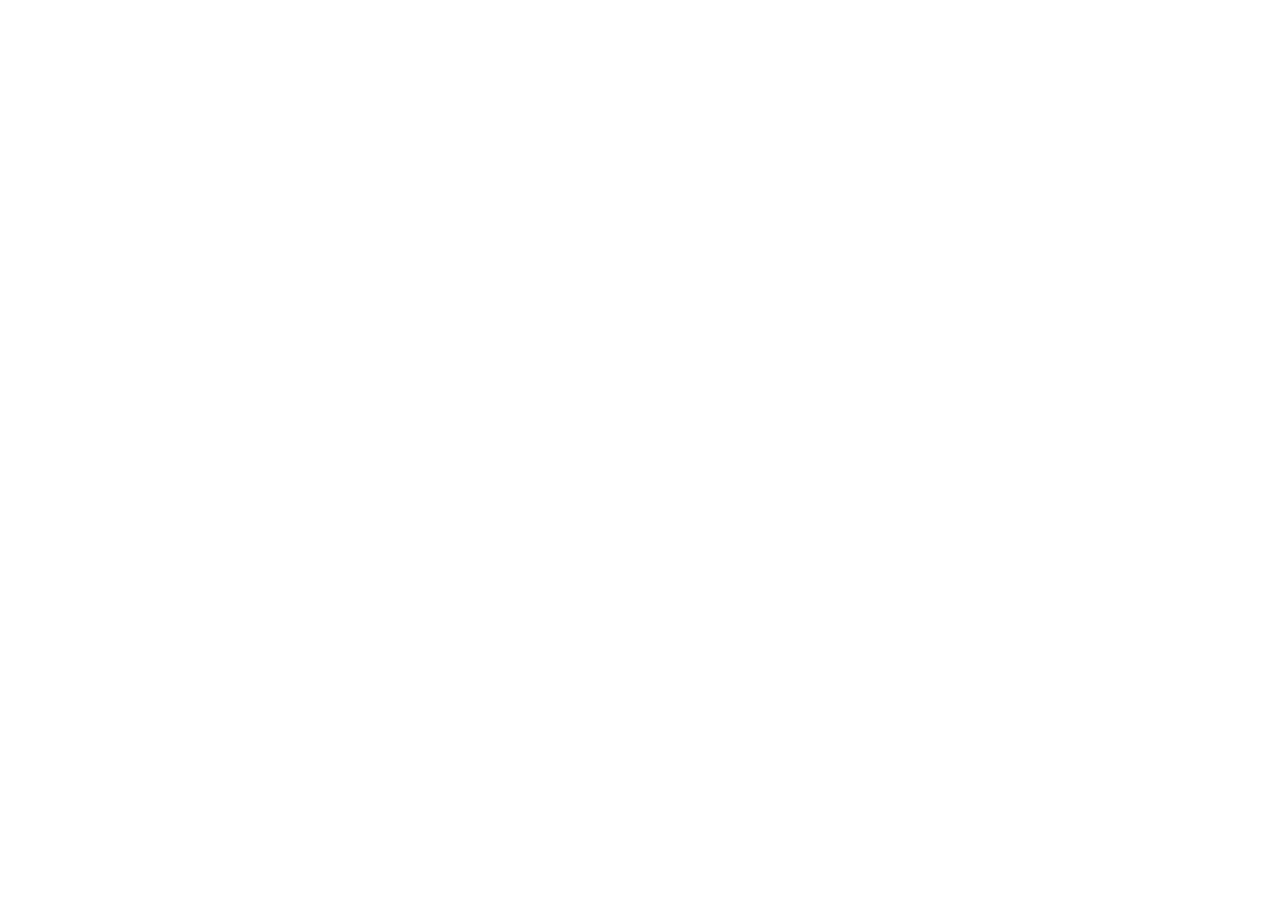
==== index.html @ efa67902 "Redesign portfolio with polished visuals and motion" ====
<!doctype html>
<html lang="en">
  <head>
    <meta charset="UTF-8" />
    <meta name="viewport" content="width=device-width, initial-scale=1.0" />
    <meta name="theme-color" content="#142b24" />
    <meta name="description" content="Benjamin George Mbega is a Data Science student in Tanzania focused on data analysis, machine learning and practical software." />
    <meta property="og:title" content="Benjamin George Mbega — Data & Technology" />
    <meta property="og:description" content="Data science, machine learning and practical software built around useful questions." />
    <meta property="og:type" content="website" />
    <meta property="og:image" content="/og.svg" />
    <link rel="icon" type="image/svg+xml" href="/favicon.svg" />
    <title>Benjamin George Mbega — Data & Technology</title>
  </head>
  <body>
    <div id="root"></div>
    <script type="module" src="./src/main.tsx"></script>
  </body>
</html>
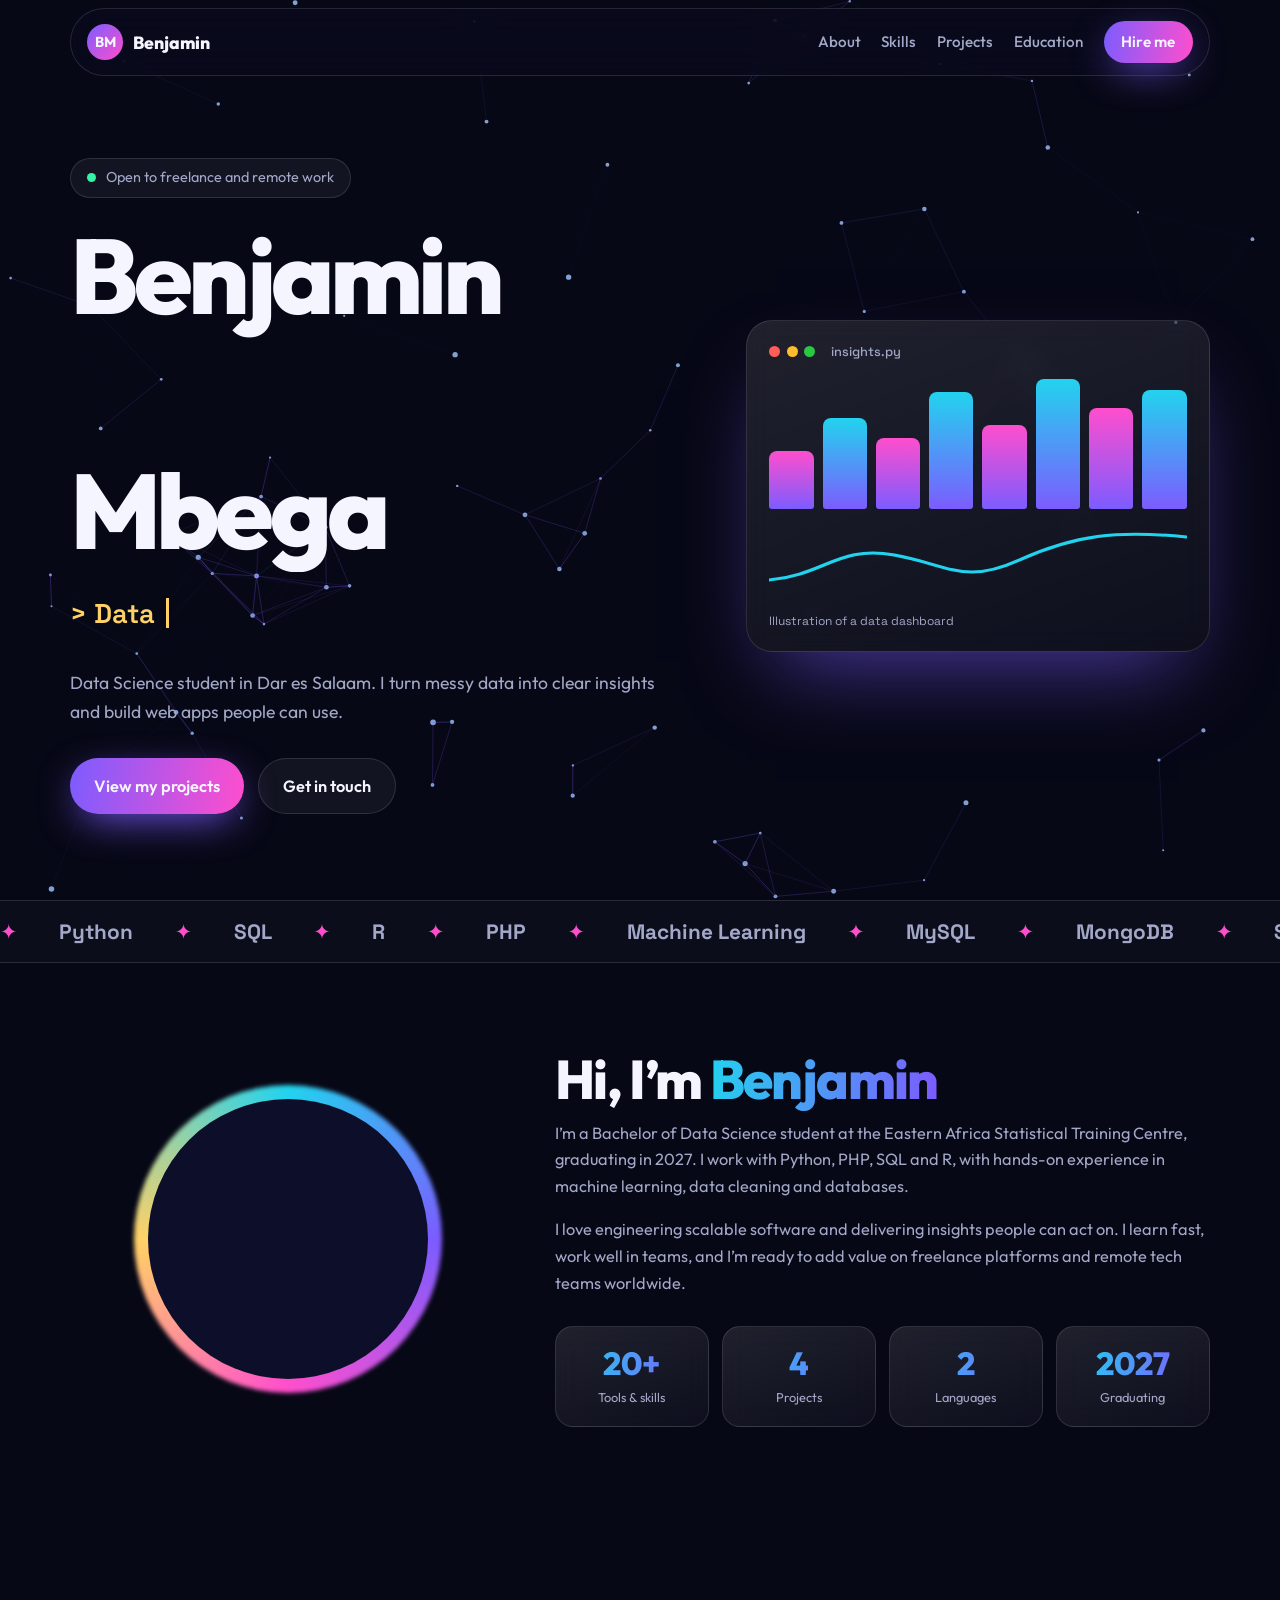
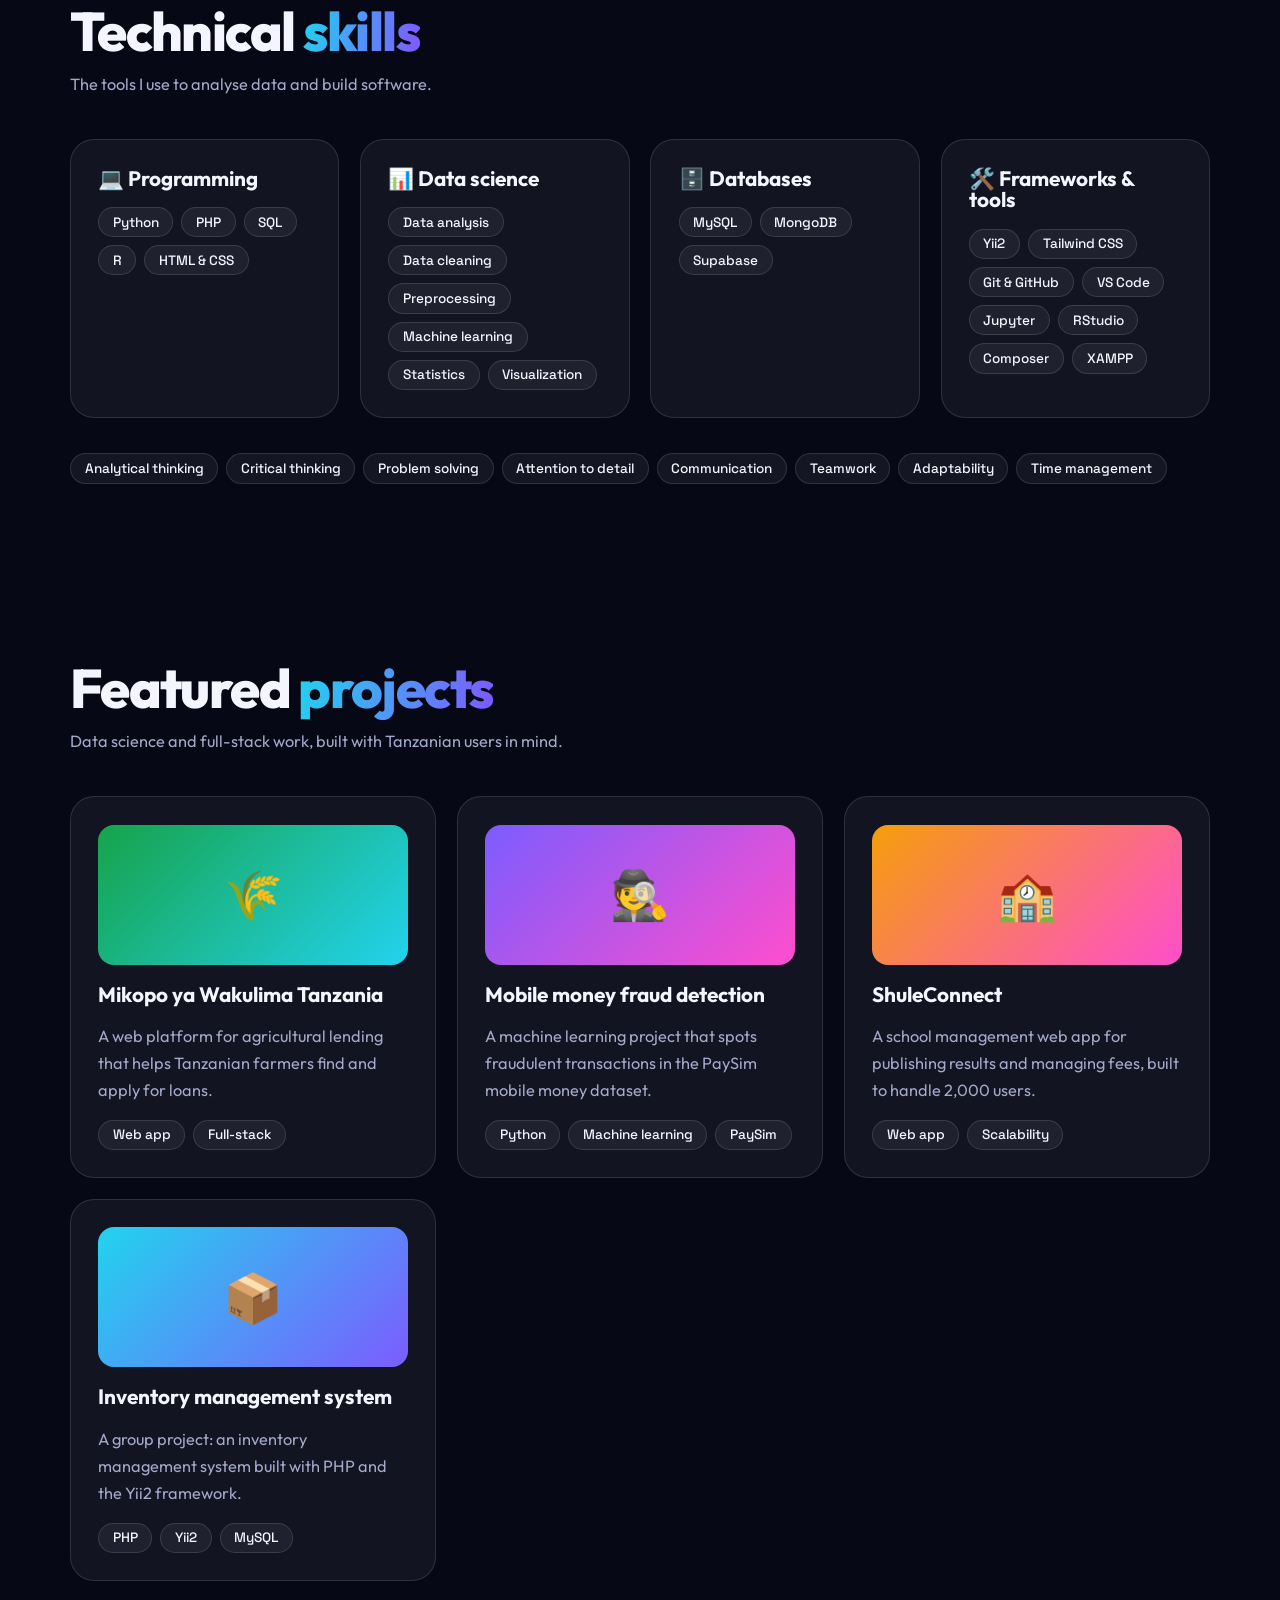
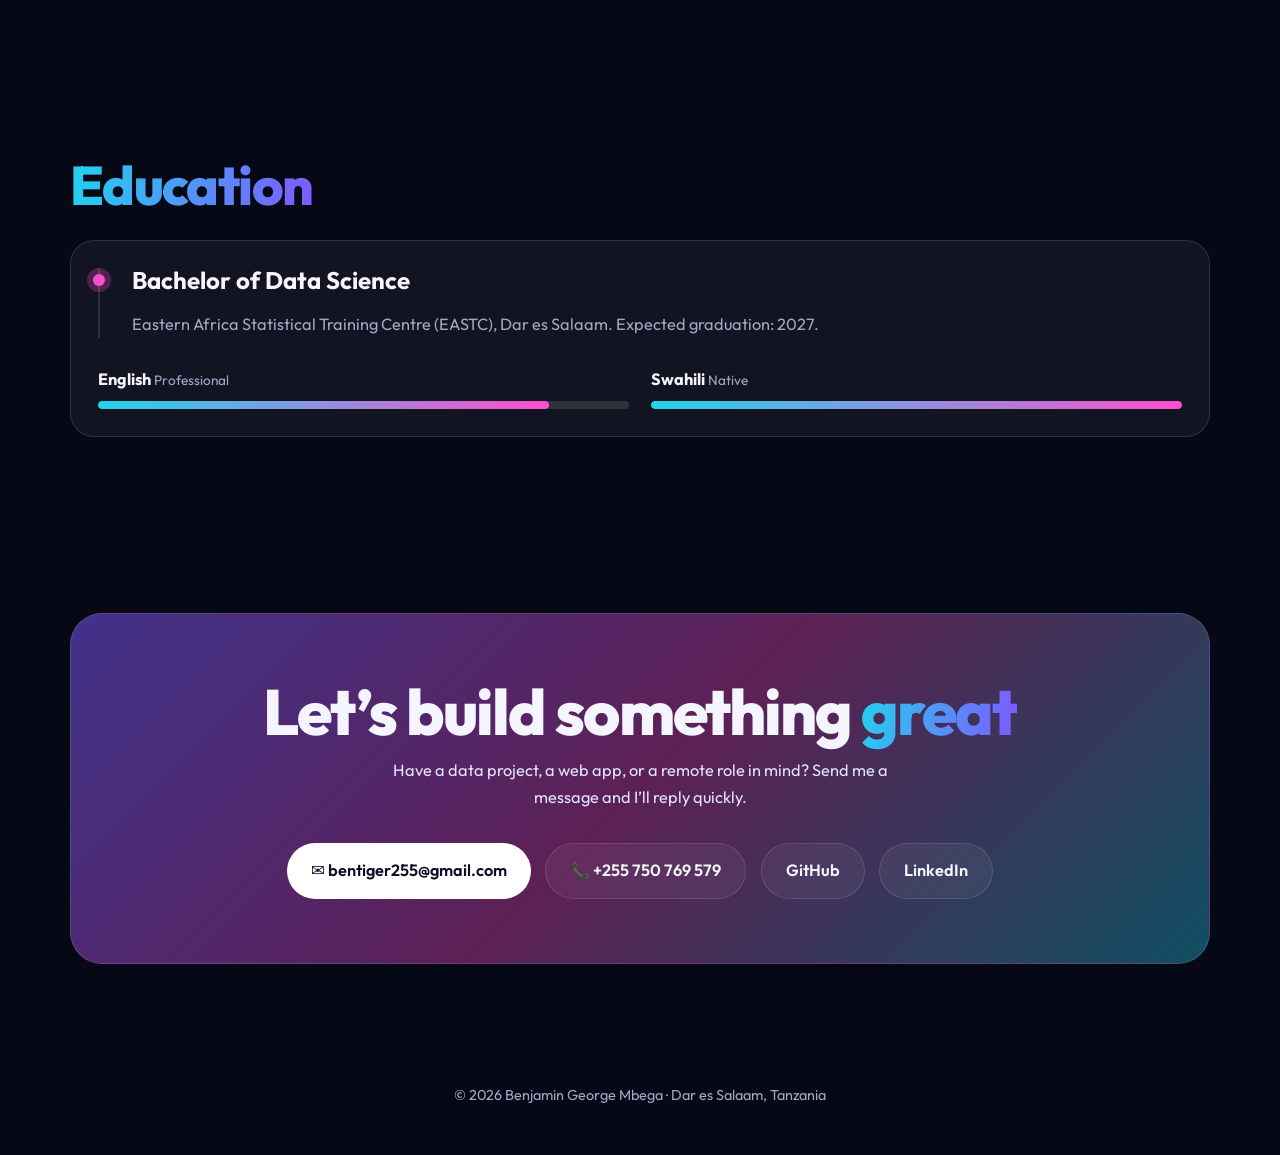
==== commit 3638aa27: "Use uploaded Benjamin Mbega portfolio HTML as the website" ====
--- a/index.html
+++ b/index.html
@@ -1,19 +1,239 @@
-<!doctype html>
+<!DOCTYPE html>
 <html lang="en">
-  <head>
-    <meta charset="UTF-8" />
-    <meta name="viewport" content="width=device-width, initial-scale=1.0" />
-    <meta name="theme-color" content="#142b24" />
-    <meta name="description" content="Benjamin George Mbega is a Data Science student in Tanzania focused on data analysis, machine learning and practical software." />
-    <meta property="og:title" content="Benjamin George Mbega — Data & Technology" />
-    <meta property="og:description" content="Data science, machine learning and practical software built around useful questions." />
-    <meta property="og:type" content="website" />
-    <meta property="og:image" content="/og.svg" />
-    <link rel="icon" type="image/svg+xml" href="/favicon.svg" />
-    <title>Benjamin George Mbega — Data & Technology</title>
-  </head>
-  <body>
-    <div id="root"></div>
-    <script type="module" src="./src/main.tsx"></script>
-  </body>
+<head>
+<meta charset="utf-8">
+<meta name="viewport" content="width=device-width, initial-scale=1, viewport-fit=cover">
+<title>Benjamin George Mbega | Data Analyst & Python Developer</title>
+<link href="https://fonts.googleapis.com/css2?family=Space+Grotesk:wght@500;700&family=Outfit:wght@400;500;600;800&display=swap" rel="stylesheet">
+<style>
+:root{color-scheme:dark;--bg:#070816;--card:rgba(255,255,255,.05);--line:rgba(255,255,255,.12);--ink:#f4f5ff;--mut:#a3a8c8;--v:#7c5cff;--c:#22d3ee;--p:#ff4ecd;--y:#ffd166;
+--head:'Outfit','Segoe UI',system-ui,sans-serif;--mono:'Space Grotesk','Segoe UI',system-ui,sans-serif;
+box-sizing:border-box;padding-top:env(safe-area-inset-top,0px);padding-bottom:env(safe-area-inset-bottom,0px)}
+*,*::before,*::after{box-sizing:border-box}
+html{scroll-behavior:smooth;scroll-padding-top:calc(76px + env(safe-area-inset-top,0px));background:var(--bg)}
+body{margin:0;background:var(--bg);color:var(--ink);font:400 1.02rem/1.65 var(--head);overflow-x:hidden}
+a{color:inherit;text-decoration:none}:focus-visible{outline:3px solid var(--c);outline-offset:3px;border-radius:8px}
+h1,h2,h3{margin:0;line-height:1.05}
+.wrap{width:min(1140px,100% - 2.4rem);margin-inline:auto}
+section{padding:5.5rem 0;position:relative}
+h2{font-size:clamp(2rem,5vw,3.4rem);font-weight:800;letter-spacing:-.03em;margin-bottom:.7rem}
+.grad{background:linear-gradient(100deg,var(--c),var(--v) 50%,var(--p));background-size:200% auto;-webkit-background-clip:text;background-clip:text;color:transparent;animation:flow 6s linear infinite}
+@keyframes flow{to{background-position:200% center}}
+.lead{color:var(--mut);max-width:56ch;margin:0 0 2.6rem}
+
+/* aurora */
+.aur{position:fixed;inset:0;z-index:-1;overflow:hidden;background:radial-gradient(ellipse at 50% -20%,#1a1650,transparent 60%),var(--bg)}
+.aur i{position:absolute;border-radius:50%;filter:blur(90px);opacity:.5;animation:drift 18s ease-in-out infinite alternate}
+.aur i:nth-child(1){width:46vmax;height:46vmax;background:var(--v);top:-12%;left:-10%}
+.aur i:nth-child(2){width:38vmax;height:38vmax;background:var(--c);right:-12%;top:20%;animation-delay:-6s;opacity:.35}
+.aur i:nth-child(3){width:34vmax;height:34vmax;background:var(--p);bottom:-15%;left:25%;animation-delay:-11s;opacity:.3}
+@keyframes drift{to{transform:translate(8vmax,6vmax) scale(1.2)}}
+.aur::after{content:"";position:absolute;inset:0;background-image:linear-gradient(var(--line) 1px,transparent 1px),linear-gradient(90deg,var(--line) 1px,transparent 1px);background-size:56px 56px;opacity:.18;mask-image:radial-gradient(circle at 50% 30%,#000,transparent 75%)}
+
+nav{position:fixed;inset:0 0 auto;z-index:30;padding-top:env(safe-area-inset-top,0px)}
+nav .wrap{display:flex;align-items:center;justify-content:space-between;height:68px;margin-top:8px;padding:0 1rem;border:1px solid var(--line);border-radius:999px;background:rgba(10,11,30,.6);backdrop-filter:blur(16px)}
+.logo{font:800 1.1rem var(--head);display:flex;align-items:center;gap:.6rem}
+.logo b{display:grid;place-items:center;width:36px;height:36px;border-radius:50%;background:linear-gradient(135deg,var(--v),var(--p));font-size:.9rem}
+.links{display:flex;align-items:center;gap:1.3rem;font-size:.95rem;font-weight:500}
+.links a:not(.btn){color:var(--mut);transition:color .2s}.links a:not(.btn):hover{color:#fff}
+@media(max-width:780px){.links a:not(.btn){display:none}}
+.btn{display:inline-flex;align-items:center;gap:.5rem;padding:.85rem 1.5rem;border-radius:999px;font-weight:600;border:1px solid var(--line);background:var(--card);transition:transform .25s,box-shadow .25s}
+.btn:hover{transform:translateY(-3px)}
+.btn.pr{background:linear-gradient(100deg,var(--v),var(--p));border:0;box-shadow:0 12px 40px -10px var(--v)}
+.btn.pr:hover{box-shadow:0 16px 50px -8px var(--p)}
+
+#hero{min-height:100svh;display:flex;align-items:center;padding:8.5rem 0 4rem;overflow:hidden}
+#net{position:absolute;inset:0;width:100%;height:100%;z-index:0}
+.hg{position:relative;z-index:1;display:grid;grid-template-columns:1.15fr .85fr;gap:3rem;align-items:center}
+@media(max-width:900px){.hg{grid-template-columns:1fr}}
+.tag{display:inline-flex;align-items:center;gap:.6rem;padding:.45rem 1rem;border:1px solid var(--line);border-radius:999px;background:var(--card);font-size:.9rem;color:var(--mut);margin-bottom:1.4rem}
+.tag i{width:9px;height:9px;border-radius:50%;background:#34f5a4;animation:ping 2s infinite}
+@keyframes ping{0%{box-shadow:0 0 0 0 rgba(52,245,164,.7)}80%,100%{box-shadow:0 0 0 12px transparent}}
+h1{font-size:clamp(3rem,10vw,6.6rem);font-weight:800;letter-spacing:-.045em}
+h1 span{display:block;overflow:hidden;padding-bottom:.06em}
+h1 em{display:inline-block;font-style:normal;transform:translateY(110%) rotate(4deg);animation:up .9s cubic-bezier(.2,.9,.2,1) forwards}
+h1 span:nth-child(2) em{animation-delay:.12s}h1 span:nth-child(3) em{animation-delay:.24s}
+@keyframes up{to{transform:none}}
+.role{font:600 clamp(1.15rem,3vw,1.7rem) var(--mono);margin:1.5rem 0 .8rem;min-height:2em;color:var(--y)}
+.caret{display:inline-block;width:3px;height:1.1em;background:var(--y);margin-left:4px;vertical-align:-.17em;animation:bl 1s steps(1) infinite}
+@keyframes bl{50%{opacity:0}}
+.hp{color:var(--mut);max-width:50ch;font-size:1.1rem}
+.cta{display:flex;flex-wrap:wrap;gap:.9rem;margin-top:2rem}
+
+.glass{background:linear-gradient(160deg,rgba(255,255,255,.1),rgba(255,255,255,.03));border:1px solid var(--line);border-radius:26px;backdrop-filter:blur(14px)}
+.dash{padding:1.4rem;animation:float 6s ease-in-out infinite;box-shadow:0 40px 80px -30px rgba(124,92,255,.6)}
+@keyframes float{50%{transform:translateY(-14px)}}
+.dh{display:flex;align-items:center;gap:.4rem;margin-bottom:1.2rem;font:500 .8rem var(--mono);color:var(--mut)}
+.dh s{width:11px;height:11px;border-radius:50%;background:#ff5f57}.dh s:nth-child(2){background:#febc2e}.dh s:nth-child(3){background:#28c840}.dh span{margin-left:.6rem}
+.bars{display:flex;align-items:flex-end;gap:9px;height:130px}
+.bars i{flex:1;border-radius:8px 8px 3px 3px;background:linear-gradient(180deg,var(--c),var(--v));height:0;animation:gr 1.2s cubic-bezier(.2,.9,.2,1) forwards;animation-delay:calc(var(--i)*.09s + .8s)}
+.bars i:nth-child(odd){background:linear-gradient(180deg,var(--p),var(--v))}
+@keyframes gr{to{height:var(--h)}}
+.dash svg{width:100%;height:70px;margin-top:1rem}
+.dash path{fill:none;stroke:var(--c);stroke-width:3;stroke-linecap:round;stroke-dasharray:400;stroke-dashoffset:400;animation:dr 2.4s 1.4s ease forwards}
+@keyframes dr{to{stroke-dashoffset:0}}
+.dash small{display:block;margin-top:.6rem;color:var(--mut);font:.75rem var(--mono)}
+
+.mq{overflow:hidden;border-block:1px solid var(--line);padding:1.1rem 0;background:rgba(255,255,255,.02)}
+.mq div{display:flex;gap:2.6rem;width:max-content;animation:sc 28s linear infinite}
+.mq span{font:700 1.3rem var(--mono);color:var(--mut);white-space:nowrap}.mq span::before{content:"✦";color:var(--p);margin-right:2.6rem}
+@keyframes sc{to{transform:translateX(-50%)}}
+
+.about{display:grid;grid-template-columns:.8fr 1.2fr;gap:3rem;align-items:center}
+@media(max-width:860px){.about{grid-template-columns:1fr}}
+.av{position:relative;width:min(280px,70%);aspect-ratio:1;margin:auto}
+.av::before{content:"";position:absolute;inset:-14px;border-radius:50%;background:conic-gradient(var(--c),var(--v),var(--p),var(--y),var(--c));animation:spin 8s linear infinite;filter:blur(2px)}
+.av b{position:absolute;inset:0;border-radius:50%;background:#0d0f2a;display:grid;place-items:center;font:800 5rem var(--head);letter-spacing:-.05em}
+@keyframes spin{to{transform:rotate(1turn)}}
+.about p{color:var(--mut);margin:0 0 1rem}
+.stats{display:grid;grid-template-columns:repeat(4,1fr);gap:.8rem;margin-top:1.8rem}
+@media(max-width:560px){.stats{grid-template-columns:repeat(2,1fr)}}
+.st{padding:1rem;text-align:center;border-radius:18px}
+.st b{display:block;font:800 2rem var(--head)}.st small{color:var(--mut);font-size:.8rem}
+
+.grid{display:grid;gap:1.3rem}.g4{grid-template-columns:repeat(auto-fit,minmax(250px,1fr))}.g2{grid-template-columns:repeat(auto-fit,minmax(310px,1fr))}
+.card{position:relative;padding:1.7rem;border-radius:24px;border:1px solid var(--line);background:var(--card);overflow:hidden;transition:transform .25s ease,box-shadow .3s}
+.card::before{content:"";position:absolute;inset:0;background:radial-gradient(400px circle at var(--mx,50%) var(--my,0%),rgba(124,92,255,.35),transparent 60%);opacity:0;transition:opacity .3s;pointer-events:none}
+.card:hover::before{opacity:1}.card:hover{box-shadow:0 30px 60px -30px var(--v)}
+.card h3{font-size:1.3rem;margin-bottom:1.1rem;display:flex;gap:.6rem;align-items:center;position:relative}
+.chips{display:flex;flex-wrap:wrap;gap:.5rem;position:relative}
+.chip{padding:.35rem .85rem;border-radius:999px;font:500 .85rem var(--mono);border:1px solid var(--line);background:rgba(255,255,255,.06);transition:background .2s,transform .2s}
+.chip:hover{background:linear-gradient(100deg,var(--v),var(--p));transform:translateY(-2px)}
+.proj .ph{height:140px;border-radius:16px;margin-bottom:1.2rem;display:grid;place-items:center;font-size:3rem;position:relative;overflow:hidden;background:linear-gradient(135deg,var(--a),var(--b))}
+.proj .ph::after{content:"";position:absolute;inset:0;background:linear-gradient(110deg,transparent 30%,rgba(255,255,255,.4) 50%,transparent 70%);transform:translateX(-130%);transition:transform .8s}
+.proj:hover .ph::after{transform:translateX(130%)}
+.proj p{color:var(--mut);margin:0 0 1rem;position:relative}
+
+.tl{position:relative;padding-left:2rem;border-left:2px solid var(--line)}
+.tl::before{content:"";position:absolute;left:-7px;top:.4rem;width:12px;height:12px;border-radius:50%;background:var(--p);box-shadow:0 0 0 6px rgba(255,78,205,.25)}
+.tl h3{font-size:1.5rem}.tl p{color:var(--mut);margin:.3rem 0 0}
+.lang{display:grid;grid-template-columns:repeat(auto-fit,minmax(200px,1fr));gap:1.4rem;margin-top:1.8rem}
+.bar{height:8px;border-radius:9px;background:var(--line);margin-top:.5rem;overflow:hidden}
+.bar i{display:block;height:100%;width:0;border-radius:9px;background:linear-gradient(90deg,var(--c),var(--p));transition:width 1.5s cubic-bezier(.2,.9,.2,1)}
+.in .bar i{width:var(--w)}
+
+#contact .box{text-align:center;padding:4rem 1.5rem;border-radius:32px;background:linear-gradient(135deg,rgba(124,92,255,.5),rgba(255,78,205,.35),rgba(34,211,238,.35));border:1px solid var(--line)}
+#contact h2{font-size:clamp(2.2rem,6vw,4rem)}#contact p{color:#e3e5ff;max-width:48ch;margin:0 auto 2rem}
+#contact .cta{justify-content:center}
+.btn.w{background:#fff;color:#0b0c25;border:0}
+footer{padding:2rem 0 3rem;text-align:center;color:var(--mut);font-size:.9rem}
+
+.rv{opacity:0;transform:translateY(30px) scale(.98);transition:opacity .8s ease,transform .8s cubic-bezier(.2,.9,.2,1);transition-delay:var(--d,0s)}
+.rv.in{opacity:1;transform:none}
+@media(prefers-reduced-motion:reduce){*,*::before,*::after{animation:none!important;transition:none!important}h1 em{transform:none}.rv{opacity:1;transform:none}.bars i{height:var(--h)}.dash path{stroke-dashoffset:0}.bar i{width:var(--w)}html{scroll-behavior:auto}}
+</style>
+</head>
+<body>
+<div class="aur" aria-hidden="true"><i></i><i></i><i></i></div>
+<nav><div class="wrap">
+  <a href="#hero" class="logo"><b>BM</b>Benjamin</a>
+  <div class="links"><a href="#about">About</a><a href="#skills">Skills</a><a href="#projects">Projects</a><a href="#education">Education</a><a href="#contact" class="btn pr" style="padding:.55rem 1.1rem">Hire me</a></div>
+</div></nav>
+
+<header id="hero">
+  <canvas id="net" aria-hidden="true"></canvas>
+  <div class="wrap hg">
+    <div>
+      <div class="tag"><i></i>Open to freelance and remote work</div>
+      <h1 aria-label="Benjamin George Mbega"><span><em>Benjamin</em></span><span><em class="grad">George</em></span><span><em>Mbega</em></span></h1>
+      <div class="role">&gt; <span id="typed"></span><span class="caret"></span></div>
+      <p class="hp">Data Science student in Dar es Salaam. I turn messy data into clear insights and build web apps people can use.</p>
+      <div class="cta"><a href="#projects" class="btn pr">View my projects</a><a href="#contact" class="btn">Get in touch</a></div>
+    </div>
+    <div class="glass dash" aria-hidden="true">
+      <div class="dh"><s></s><s></s><s></s><span>insights.py</span></div>
+      <div class="bars"><i style="--i:0;--h:45%"></i><i style="--i:1;--h:70%"></i><i style="--i:2;--h:55%"></i><i style="--i:3;--h:90%"></i><i style="--i:4;--h:65%"></i><i style="--i:5;--h:100%"></i><i style="--i:6;--h:78%"></i><i style="--i:7;--h:92%"></i></div>
+      <svg viewBox="0 0 300 70" preserveAspectRatio="none"><path d="M0 55 C40 50 50 20 90 30 S140 60 180 35 S250 5 300 12"/></svg>
+      <small>Illustration of a data dashboard</small>
+    </div>
+  </div>
+</header>
+
+<div class="mq" aria-hidden="true"><div>
+<span>Python</span><span>SQL</span><span>R</span><span>PHP</span><span>Machine Learning</span><span>MySQL</span><span>MongoDB</span><span>Supabase</span><span>Tailwind CSS</span><span>Git & GitHub</span><span>Jupyter</span>
+<span>Python</span><span>SQL</span><span>R</span><span>PHP</span><span>Machine Learning</span><span>MySQL</span><span>MongoDB</span><span>Supabase</span><span>Tailwind CSS</span><span>Git & GitHub</span><span>Jupyter</span>
+</div></div>
+
+<section id="about"><div class="wrap about">
+  <div class="av rv"><b class="grad">BM</b></div>
+  <div class="rv">
+    <h2>Hi, I’m <span class="grad">Benjamin</span></h2>
+    <p>I’m a Bachelor of Data Science student at the Eastern Africa Statistical Training Centre, graduating in 2027. I work with Python, PHP, SQL and R, with hands-on experience in machine learning, data cleaning and databases.</p>
+    <p>I love engineering scalable software and delivering insights people can act on. I learn fast, work well in teams, and I’m ready to add value on freelance platforms and remote tech teams worldwide.</p>
+    <div class="stats">
+      <div class="st glass"><b class="grad" data-n="20" data-s="+">0</b><small>Tools & skills</small></div>
+      <div class="st glass"><b class="grad" data-n="4">0</b><small>Projects</small></div>
+      <div class="st glass"><b class="grad" data-n="2">0</b><small>Languages</small></div>
+      <div class="st glass"><b class="grad">2027</b><small>Graduating</small></div>
+    </div>
+  </div>
+</div></section>
+
+<section id="skills"><div class="wrap">
+  <h2 class="rv">Technical <span class="grad">skills</span></h2>
+  <p class="lead rv">The tools I use to analyse data and build software.</p>
+  <div class="grid g4">
+    <div class="card rv"><h3>💻 Programming</h3><div class="chips"><span class="chip">Python</span><span class="chip">PHP</span><span class="chip">SQL</span><span class="chip">R</span><span class="chip">HTML & CSS</span></div></div>
+    <div class="card rv" style="--d:.08s"><h3>📊 Data science</h3><div class="chips"><span class="chip">Data analysis</span><span class="chip">Data cleaning</span><span class="chip">Preprocessing</span><span class="chip">Machine learning</span><span class="chip">Statistics</span><span class="chip">Visualization</span></div></div>
+    <div class="card rv" style="--d:.16s"><h3>🗄️ Databases</h3><div class="chips"><span class="chip">MySQL</span><span class="chip">MongoDB</span><span class="chip">Supabase</span></div></div>
+    <div class="card rv" style="--d:.24s"><h3>🛠️ Frameworks & tools</h3><div class="chips"><span class="chip">Yii2</span><span class="chip">Tailwind CSS</span><span class="chip">Git & GitHub</span><span class="chip">VS Code</span><span class="chip">Jupyter</span><span class="chip">RStudio</span><span class="chip">Composer</span><span class="chip">XAMPP</span></div></div>
+  </div>
+  <div class="chips rv" style="margin-top:2.2rem"><span class="chip">Analytical thinking</span><span class="chip">Critical thinking</span><span class="chip">Problem solving</span><span class="chip">Attention to detail</span><span class="chip">Communication</span><span class="chip">Teamwork</span><span class="chip">Adaptability</span><span class="chip">Time management</span></div>
+</div></section>
+
+<section id="projects"><div class="wrap">
+  <h2 class="rv">Featured <span class="grad">projects</span></h2>
+  <p class="lead rv">Data science and full-stack work, built with Tanzanian users in mind.</p>
+  <div class="grid g2">
+    <article class="card proj rv"><div class="ph" style="--a:#16a34a;--b:#22d3ee">🌾</div><h3>Mikopo ya Wakulima Tanzania</h3><p>A web platform for agricultural lending that helps Tanzanian farmers find and apply for loans.</p><div class="chips"><span class="chip">Web app</span><span class="chip">Full-stack</span></div></article>
+    <article class="card proj rv" style="--d:.1s"><div class="ph" style="--a:#7c5cff;--b:#ff4ecd">🕵️</div><h3>Mobile money fraud detection</h3><p>A machine learning project that spots fraudulent transactions in the PaySim mobile money dataset.</p><div class="chips"><span class="chip">Python</span><span class="chip">Machine learning</span><span class="chip">PaySim</span></div></article>
+    <article class="card proj rv"><div class="ph" style="--a:#f59e0b;--b:#ff4ecd">🏫</div><h3>ShuleConnect</h3><p>A school management web app for publishing results and managing fees, built to handle 2,000 users.</p><div class="chips"><span class="chip">Web app</span><span class="chip">Scalability</span></div></article>
+    <article class="card proj rv" style="--d:.1s"><div class="ph" style="--a:#22d3ee;--b:#7c5cff">📦</div><h3>Inventory management system</h3><p>A group project: an inventory management system built with PHP and the Yii2 framework.</p><div class="chips"><span class="chip">PHP</span><span class="chip">Yii2</span><span class="chip">MySQL</span></div></article>
+  </div>
+</div></section>
+
+<section id="education"><div class="wrap">
+  <h2 class="rv"><span class="grad">Education</span></h2>
+  <div class="card rv" style="margin-top:1.6rem">
+    <div class="tl"><h3>Bachelor of Data Science</h3><p>Eastern Africa Statistical Training Centre (EASTC), Dar es Salaam. Expected graduation: 2027.</p></div>
+    <div class="lang">
+      <div><strong>English</strong> <small style="color:var(--mut)">Professional</small><div class="bar"><i style="--w:85%"></i></div></div>
+      <div><strong>Swahili</strong> <small style="color:var(--mut)">Native</small><div class="bar"><i style="--w:100%"></i></div></div>
+    </div>
+  </div>
+</div></section>
+
+<section id="contact"><div class="wrap"><div class="box rv">
+  <h2>Let’s build something <span class="grad">great</span></h2>
+  <p>Have a data project, a web app, or a remote role in mind? Send me a message and I’ll reply quickly.</p>
+  <div class="cta">
+    <a class="btn w" href="mailto:bentiger255@gmail.com">✉ bentiger255@gmail.com</a>
+    <a class="btn" href="tel:+255750769579">📞 +255 750 769 579</a>
+    <a class="btn" href="https://github.com/Bentiger255" target="_blank" rel="noopener">GitHub</a>
+    <a class="btn" href="https://www.linkedin.com/in/benjamin-george-2479913a7" target="_blank" rel="noopener">LinkedIn</a>
+  </div>
+</div></div></section>
+<footer>© <span id="yr"></span> Benjamin George Mbega · Dar es Salaam, Tanzania</footer>
+
+<script>
+document.getElementById('yr').textContent=new Date().getFullYear();
+var calm=matchMedia('(prefers-reduced-motion: reduce)').matches;
+(function(){var w=['Data Analyst','Python Developer','Data Science Student','Machine Learning Explorer'],el=document.getElementById('typed'),i=0,j=0,del=false;
+if(calm){el.textContent=w[0];return}
+(function t(){var s=w[i];j+=del?-1:1;el.textContent=s.slice(0,j);var d=del?35:75;if(!del&&j===s.length){del=true;d=1600}else if(del&&j===0){del=false;i=(i+1)%w.length;d=350}setTimeout(t,d)})()})();
+function count(el){var n=+el.dataset.n,s=el.dataset.s||'',t0=performance.now();(function f(t){var p=Math.min((t-t0)/1400,1);el.textContent=Math.round(n*(1-Math.pow(1-p,3)))+s;if(p<1)requestAnimationFrame(f)})(t0)}
+var io=new IntersectionObserver(function(es){es.forEach(function(e){if(e.isIntersecting){e.target.classList.add('in');e.target.querySelectorAll('[data-n]').forEach(count);io.unobserve(e.target)}})},{threshold:.15});
+document.querySelectorAll('.rv').forEach(function(n){io.observe(n)});
+document.querySelectorAll('.card').forEach(function(c){c.addEventListener('pointermove',function(e){var b=c.getBoundingClientRect(),x=(e.clientX-b.left)/b.width,y=(e.clientY-b.top)/b.height;c.style.setProperty('--mx',x*100+'%');c.style.setProperty('--my',y*100+'%');
+if(!calm&&!c.closest('#contact'))c.style.transform='perspective(800px) rotateX('+((.5-y)*6)+'deg) rotateY('+((x-.5)*6)+'deg) translateY(-5px)'});c.addEventListener('pointerleave',function(){c.style.transform=''})});
+(function(){var cv=document.getElementById('net'),x=cv.getContext('2d'),P=[],m={x:-999,y:-999},W,H,dpr=Math.min(devicePixelRatio||1,2);
+function rs(){W=cv.clientWidth;H=cv.clientHeight;cv.width=W*dpr;cv.height=H*dpr;x.setTransform(dpr,0,0,dpr,0,0);var n=Math.min(80,Math.floor(W*H/15000));P=[];for(var i=0;i<n;i++)P.push({x:Math.random()*W,y:Math.random()*H,vx:(Math.random()-.5)*.4,vy:(Math.random()-.5)*.4,r:Math.random()*1.8+1})}
+addEventListener('resize',rs);rs();var h=cv.parentNode;
+h.addEventListener('pointermove',function(e){var b=cv.getBoundingClientRect();m.x=e.clientX-b.left;m.y=e.clientY-b.top});h.addEventListener('pointerleave',function(){m.x=m.y=-999});
+(function f(){x.clearRect(0,0,W,H);P.forEach(function(p){if(!calm){p.x+=p.vx;p.y+=p.vy;if(p.x<0||p.x>W)p.vx*=-1;if(p.y<0||p.y>H)p.vy*=-1;var dx=p.x-m.x,dy=p.y-m.y,d=Math.hypot(dx,dy);if(d<130&&d>0){p.x+=dx/d*1.8;p.y+=dy/d*1.8}}
+x.fillStyle='rgba(160,200,255,.8)';x.beginPath();x.arc(p.x,p.y,p.r,0,6.3);x.fill()});
+for(var i=0;i<P.length;i++)for(var j=i+1;j<P.length;j++){var d=Math.hypot(P[i].x-P[j].x,P[i].y-P[j].y);if(d<130){x.strokeStyle='rgba(124,92,255,'+(.4*(1-d/130))+')';x.beginPath();x.moveTo(P[i].x,P[i].y);x.lineTo(P[j].x,P[j].y);x.stroke()}}
+if(!calm)requestAnimationFrame(f)})()})();
+</script>
+</body>
 </html>
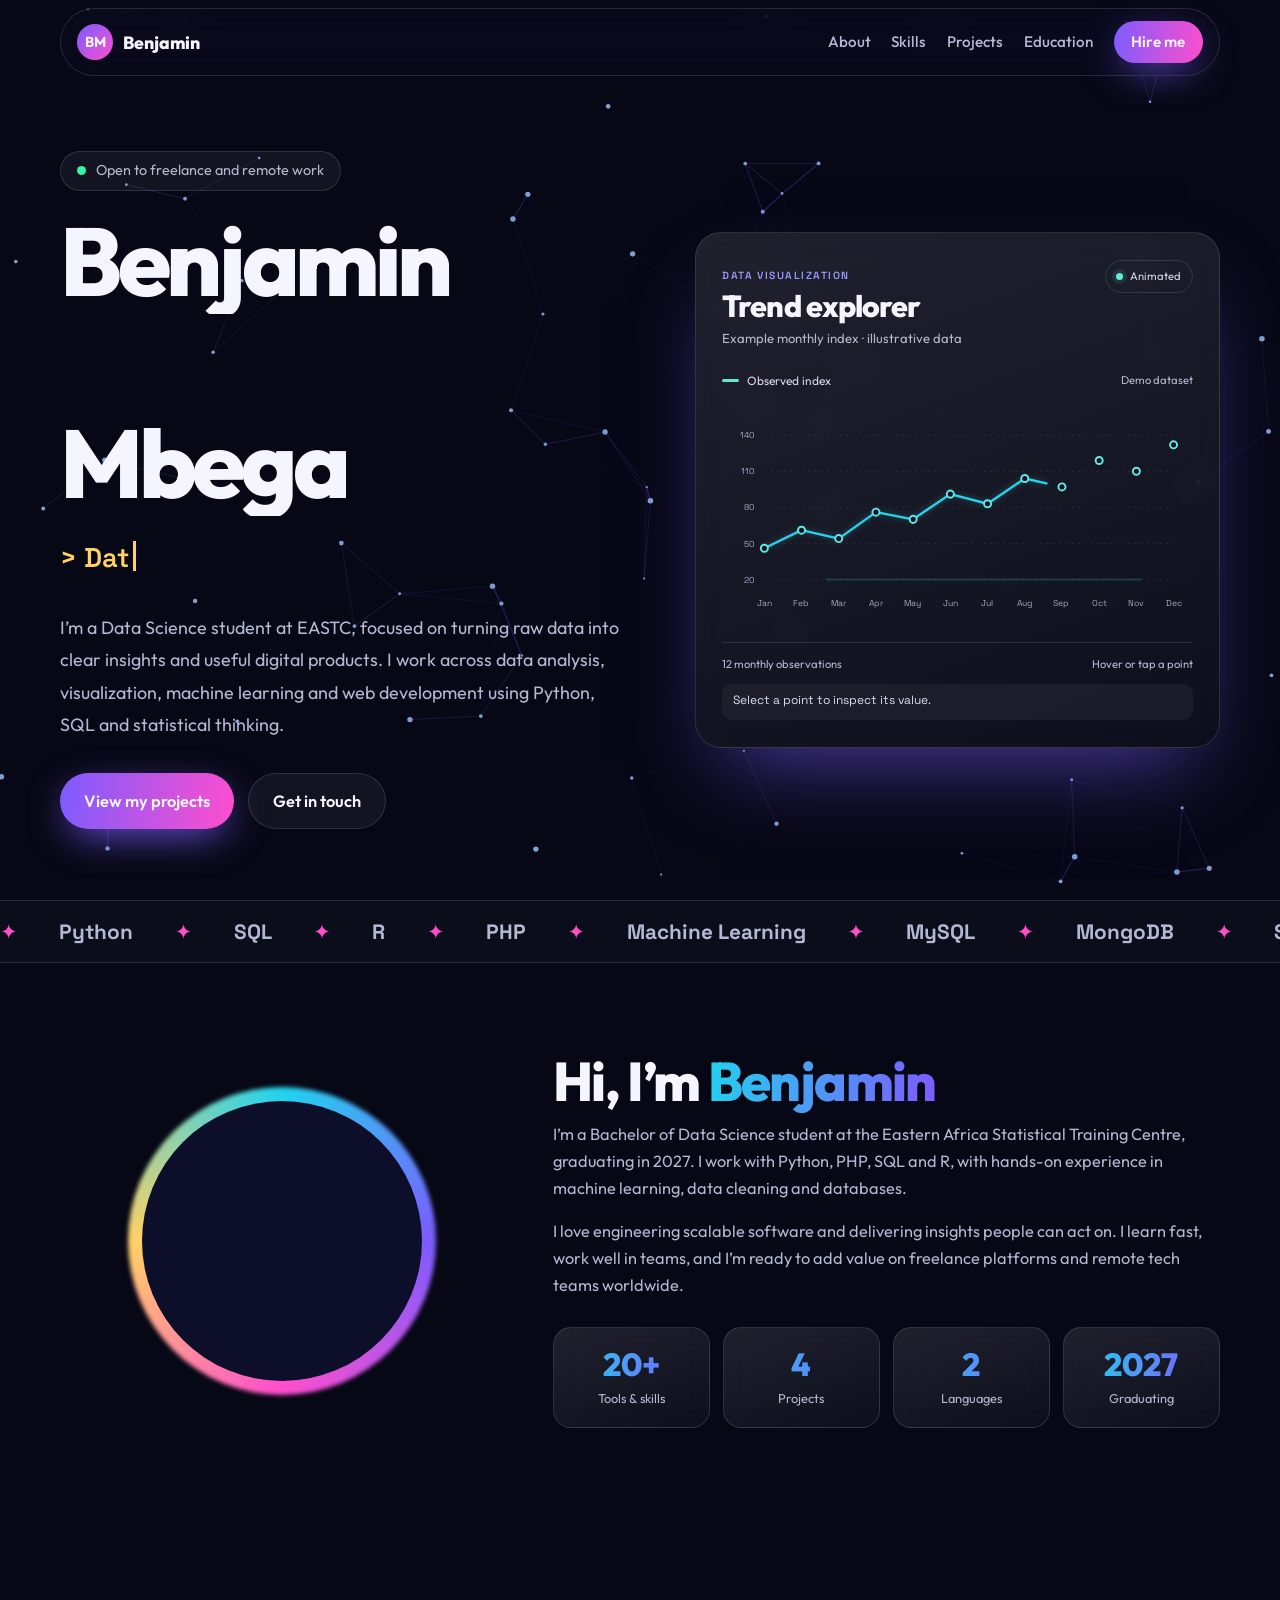
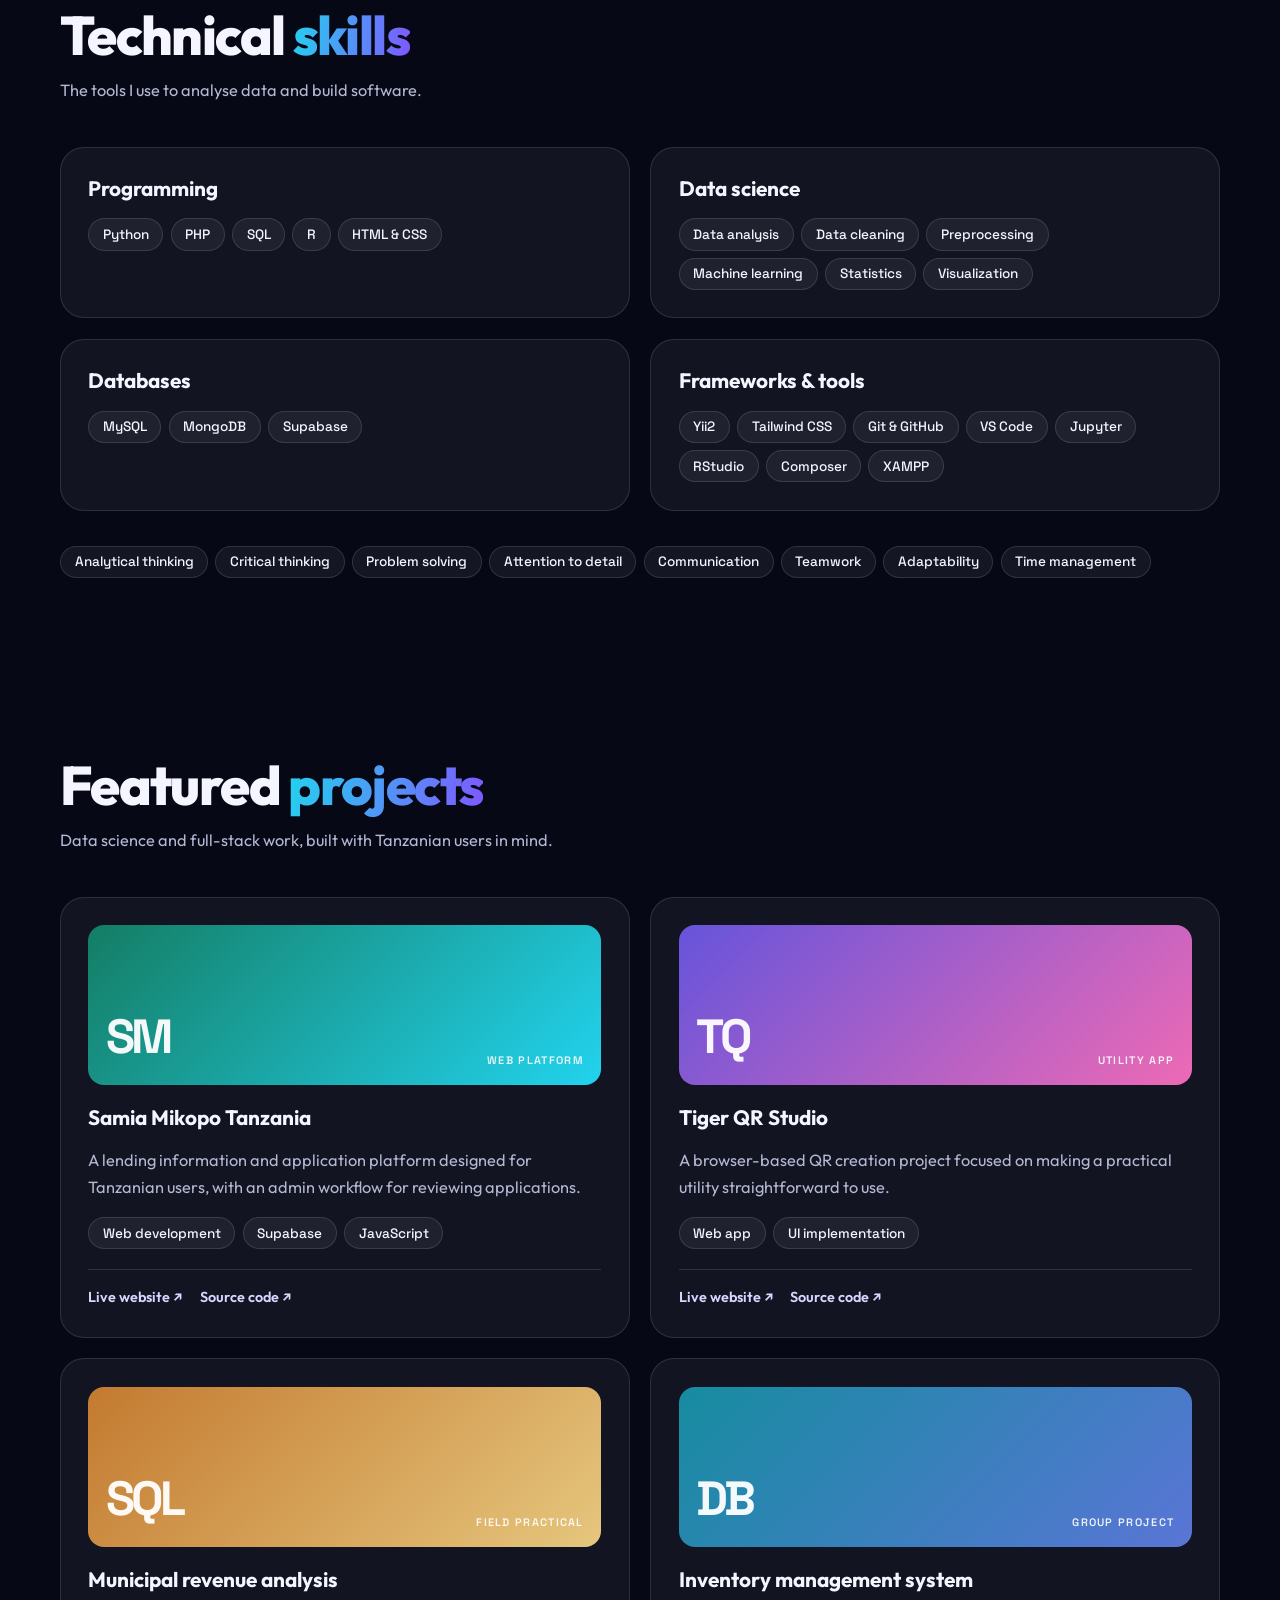
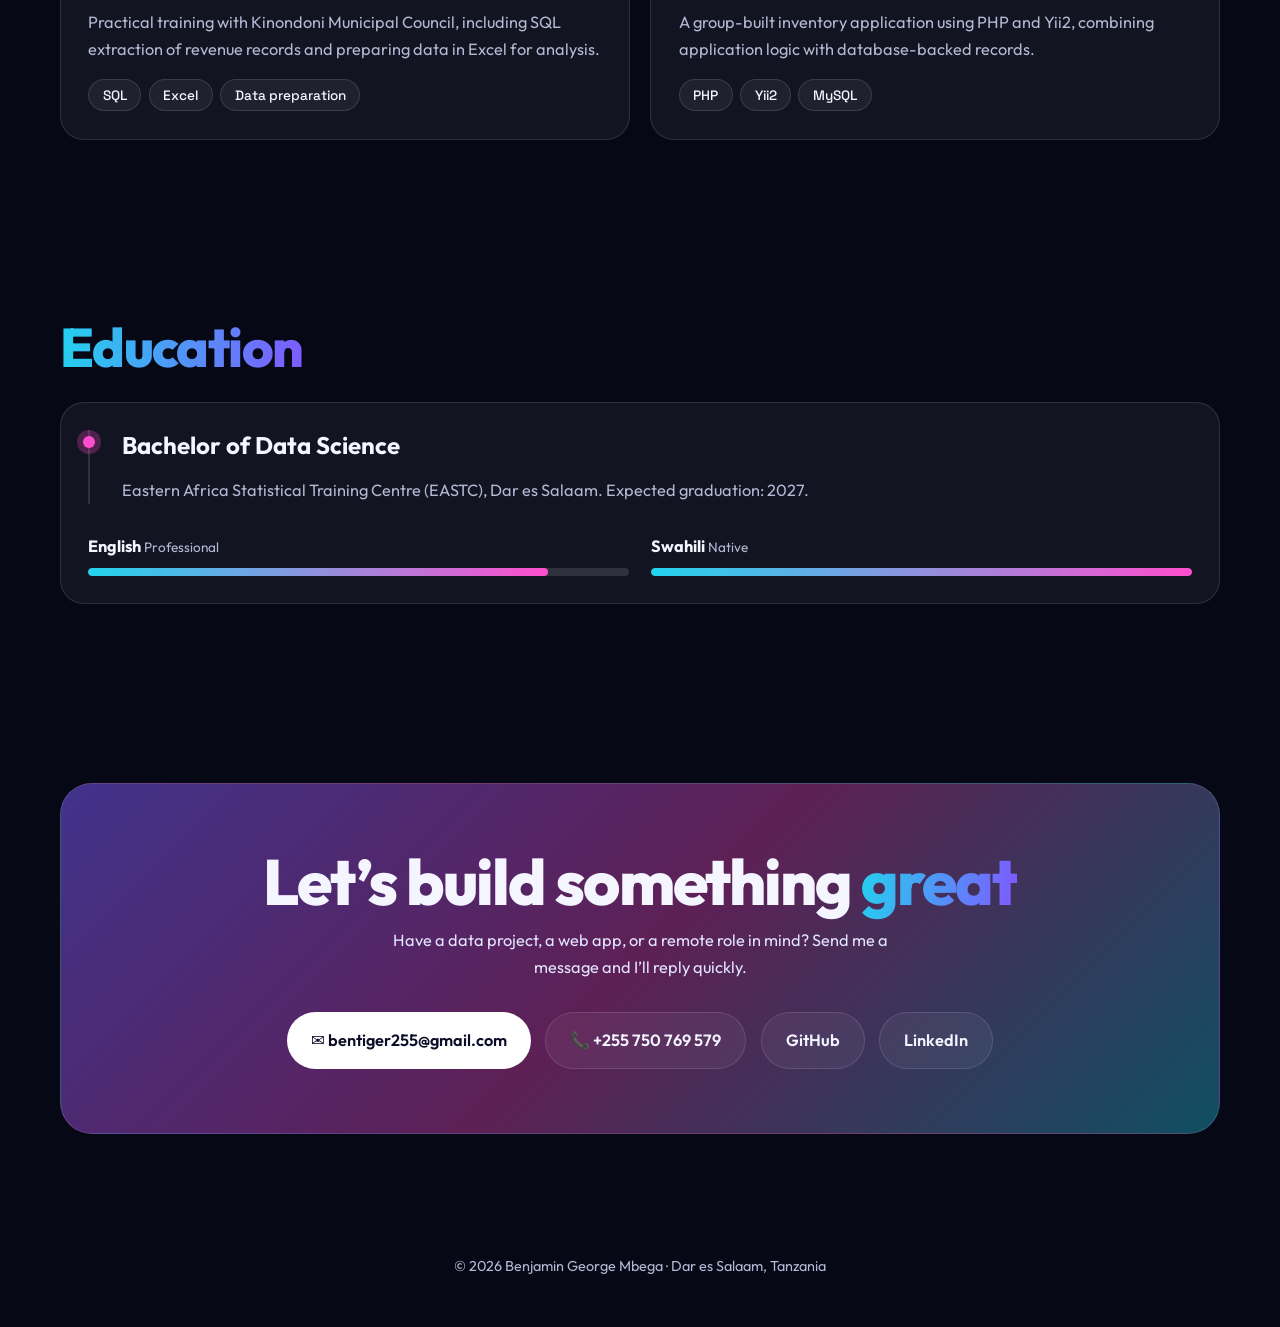
==== commit 6baf64c1: "Polish data science portfolio and add animated interactive chart" ====
--- a/index.html
+++ b/index.html
@@ -3,7 +3,9 @@
 <head>
 <meta charset="utf-8">
 <meta name="viewport" content="width=device-width, initial-scale=1, viewport-fit=cover">
-<title>Benjamin George Mbega | Data Analyst & Python Developer</title>
+<title>Benjamin George Mbega | Data Science & Analytics Portfolio</title>
+<meta name="description" content="Portfolio of Benjamin George Mbega, a Data Science student building practical data analysis, visualization, machine learning and web applications.">
+<meta name="theme-color" content="#070816">
 <link href="https://fonts.googleapis.com/css2?family=Space+Grotesk:wght@500;700&family=Outfit:wght@400;500;600;800&display=swap" rel="stylesheet">
 <style>
 :root{color-scheme:dark;--bg:#070816;--card:rgba(255,255,255,.05);--line:rgba(255,255,255,.12);--ink:#f4f5ff;--mut:#a3a8c8;--v:#7c5cff;--c:#22d3ee;--p:#ff4ecd;--y:#ffd166;
@@ -121,6 +123,81 @@
 .rv{opacity:0;transform:translateY(30px) scale(.98);transition:opacity .8s ease,transform .8s cubic-bezier(.2,.9,.2,1);transition-delay:var(--d,0s)}
 .rv.in{opacity:1;transform:none}
 @media(prefers-reduced-motion:reduce){*,*::before,*::after{animation:none!important;transition:none!important}h1 em{transform:none}.rv{opacity:1;transform:none}.bars i{height:var(--h)}.dash path{stroke-dashoffset:0}.bar i{width:var(--w)}html{scroll-behavior:auto}}
+
+/* Portfolio refinement: readable layout, stable cards, responsive chart */
+:root{--mut:#b3b8d3}
+.wrap{width:min(1160px,calc(100% - 3rem))}
+section{padding:clamp(4rem,7vw,6.5rem) 0}
+#hero{padding-top:9rem}
+.hg{grid-template-columns:minmax(0,1fr) minmax(0,.92fr);gap:clamp(2rem,5vw,4.5rem)}
+.hg>div{min-width:0}
+h1{font-size:clamp(3.15rem,7.5vw,6.25rem);line-height:.99}
+.hp{font-size:clamp(1rem,1.5vw,1.12rem);line-height:1.8;max-width:52ch}
+.lead{line-height:1.8}
+.grid{min-width:0;grid-template-columns:repeat(2,minmax(0,1fr));align-items:stretch}
+.grid>*{min-width:0}
+.g4{grid-template-columns:repeat(2,minmax(0,1fr))}
+.g2{grid-template-columns:repeat(2,minmax(0,1fr))}
+.card{min-width:0;padding:clamp(1.15rem,2.2vw,1.7rem);overflow-wrap:anywhere}
+.card h3{line-height:1.25;overflow-wrap:anywhere}
+.chips{gap:.45rem}
+.chip{max-width:100%;white-space:normal;overflow-wrap:anywhere;line-height:1.4}
+.proj .ph{height:clamp(115px,16vw,160px);display:flex;align-items:flex-end;justify-content:space-between;padding:1.1rem}
+.project-mark{font:800 clamp(2rem,4vw,3rem) var(--mono);letter-spacing:-.07em;color:rgba(255,255,255,.95)}
+.project-type{font:600 .68rem var(--mono);letter-spacing:.12em;color:rgba(255,255,255,.9);text-align:right}
+.project-links{position:relative;display:flex;flex-wrap:wrap;gap:.7rem 1.1rem;margin-top:1.2rem;padding-top:1rem;border-top:1px solid var(--line)}
+.project-links a{font-size:.9rem;font-weight:600;color:#d9d5ff}
+.project-links a:hover{color:var(--c)}
+.chart-card{padding:clamp(1.1rem,2.3vw,1.65rem);animation:none;align-self:center;min-width:0}
+.chart-head{display:flex;justify-content:space-between;align-items:flex-start;gap:1rem}
+.chart-head h2{font-size:clamp(1.35rem,2.5vw,1.9rem);margin:.3rem 0 .35rem;letter-spacing:-.03em}
+.chart-head p{color:var(--mut);font-size:.82rem;line-height:1.5;margin:0}
+.chart-kicker{font:600 .65rem var(--mono);letter-spacing:.14em;color:#9d9aff}
+.chart-live{display:inline-flex;align-items:center;gap:.45rem;border:1px solid var(--line);border-radius:999px;padding:.4rem .65rem;font-size:.7rem;white-space:nowrap;color:#d7d8ee}
+.chart-live i,.chart-legend i{display:inline-block;width:7px;height:7px;border-radius:50%;background:#5eead4}
+.chart-live i{box-shadow:0 0 0 4px rgba(94,234,212,.1)}
+.chart-legend{display:flex;justify-content:space-between;gap:.6rem;align-items:center;margin-top:1.4rem;font-size:.75rem;color:#d7d8ee}
+.chart-legend>span:first-child{display:flex;align-items:center;gap:.5rem}
+.chart-legend i{width:17px;height:3px;border-radius:3px}
+.chart-note{color:var(--mut);font-size:.7rem}
+.chart-plot{width:100%;margin-top:.6rem}
+#trendChart{display:block;width:100%;height:auto;overflow:visible}
+.chart-grid line{stroke:rgba(255,255,255,.1);stroke-width:1;stroke-dasharray:3 5}
+.chart-ylabels,.chart-xlabels{fill:#9fa5c5;font:11px var(--mono)}
+.chart-ylabels text{text-anchor:end}
+.chart-xlabels text{text-anchor:middle}
+.chart-area{fill:url(#chartFill);opacity:.16}
+.chart-line{fill:none;stroke:#63e8dd;stroke-width:3.5;stroke-linecap:round;stroke-linejoin:round;filter:drop-shadow(0 0 5px rgba(99,232,221,.3));stroke-dasharray:1000;stroke-dashoffset:1000;animation:chart-draw 2s .25s cubic-bezier(.2,.8,.2,1) forwards}
+.chart-point{fill:#0c102b;stroke:#63e8dd;stroke-width:2.5;cursor:pointer;transition:r .18s ease,fill .18s ease}
+.chart-point:hover,.chart-point:focus{r:7;fill:#ff4ecd;outline:none}
+@keyframes chart-draw{to{stroke-dashoffset:0}}
+.chart-foot{display:flex;justify-content:space-between;gap:.6rem;padding-top:.75rem;border-top:1px solid var(--line);color:var(--mut);font-size:.7rem}
+.chart-tooltip{min-height:2.3rem;margin-top:.65rem;padding:.55rem .7rem;border-radius:10px;background:rgba(255,255,255,.045);color:#d9dcf1;font: .75rem var(--mono)}
+@media(max-width:900px){.hg{grid-template-columns:1fr;max-width:760px}.chart-card{max-width:680px;width:100%;justify-self:start}.dash{animation:none}#hero{padding-top:8rem}.about{grid-template-columns:.65fr 1.35fr;gap:2rem}}
+@media(max-width:640px){
+ .wrap{width:calc(100% - 2rem)}
+ section{padding:3.8rem 0}
+ nav .wrap{height:60px;padding:0 .8rem;margin-top:5px}
+ .logo{font-size:1rem}.logo b{width:32px;height:32px}
+ .hg{gap:2rem}
+ h1{font-size:clamp(3rem,14vw,4.7rem)}
+ .role{font-size:1rem}
+ .hp{font-size:1rem}
+ .cta .btn{padding:.78rem 1rem}
+ .g4,.g2,.grid{grid-template-columns:minmax(0,1fr)}
+ .about{grid-template-columns:minmax(0,1fr);gap:2rem}
+ .av{width:145px}
+ .stats{grid-template-columns:repeat(2,minmax(0,1fr))}
+ .card{padding:1.2rem;border-radius:19px}
+ .proj .ph{height:125px}
+ .chart-head{gap:.5rem}.chart-live{font-size:.65rem;padding:.35rem .5rem}
+ .chart-head p{font-size:.76rem}
+ .chart-foot{font-size:.65rem}
+ .chart-ylabels,.chart-xlabels{font-size:10px}
+ .mq span{font-size:1.05rem}
+}
+@media(prefers-reduced-motion:reduce){.chart-line{animation:none;stroke-dashoffset:0}.chart-point{transition:none}}
+
 </style>
 </head>
 <body>
@@ -137,14 +214,31 @@
       <div class="tag"><i></i>Open to freelance and remote work</div>
       <h1 aria-label="Benjamin George Mbega"><span><em>Benjamin</em></span><span><em class="grad">George</em></span><span><em>Mbega</em></span></h1>
       <div class="role">&gt; <span id="typed"></span><span class="caret"></span></div>
-      <p class="hp">Data Science student in Dar es Salaam. I turn messy data into clear insights and build web apps people can use.</p>
+      <p class="hp">I’m a Data Science student at EASTC, focused on turning raw data into clear insights and useful digital products. I work across data analysis, visualization, machine learning and web development using Python, SQL and statistical thinking.</p>
       <div class="cta"><a href="#projects" class="btn pr">View my projects</a><a href="#contact" class="btn">Get in touch</a></div>
     </div>
-    <div class="glass dash" aria-hidden="true">
-      <div class="dh"><s></s><s></s><s></s><span>insights.py</span></div>
-      <div class="bars"><i style="--i:0;--h:45%"></i><i style="--i:1;--h:70%"></i><i style="--i:2;--h:55%"></i><i style="--i:3;--h:90%"></i><i style="--i:4;--h:65%"></i><i style="--i:5;--h:100%"></i><i style="--i:6;--h:78%"></i><i style="--i:7;--h:92%"></i></div>
-      <svg viewBox="0 0 300 70" preserveAspectRatio="none"><path d="M0 55 C40 50 50 20 90 30 S140 60 180 35 S250 5 300 12"/></svg>
-      <small>Illustration of a data dashboard</small>
+    <div class="glass dash chart-card">
+      <div class="chart-head">
+        <div><span class="chart-kicker">DATA VISUALIZATION</span><h2>Trend explorer</h2><p>Example monthly index · illustrative data</p></div>
+        <span class="chart-live"><i></i> Animated</span>
+      </div>
+      <div class="chart-legend"><span><i></i> Observed index</span><span class="chart-note">Demo dataset</span></div>
+      <div class="chart-plot" role="img" aria-label="Animated line chart showing an illustrative monthly index trending upward with some variation">
+        <svg id="trendChart" viewBox="0 0 600 300" preserveAspectRatio="xMidYMid meet" aria-hidden="true">
+          <g class="chart-grid">
+            <line x1="54" y1="36" x2="576" y2="36"/><line x1="54" y1="82" x2="576" y2="82"/>
+            <line x1="54" y1="128" x2="576" y2="128"/><line x1="54" y1="174" x2="576" y2="174"/>
+            <line x1="54" y1="220" x2="576" y2="220"/>
+          </g>
+          <g class="chart-ylabels"><text x="42" y="40">140</text><text x="42" y="86">110</text><text x="42" y="132">80</text><text x="42" y="178">50</text><text x="42" y="224">20</text></g>
+          <path id="trendArea" class="chart-area" d=""/>
+          <path id="trendLine" class="chart-line" d=""/>
+          <g id="trendPoints"></g>
+          <g class="chart-xlabels"><text x="54" y="254">Jan</text><text x="101" y="254">Feb</text><text x="148" y="254">Mar</text><text x="196" y="254">Apr</text><text x="243" y="254">May</text><text x="291" y="254">Jun</text><text x="338" y="254">Jul</text><text x="386" y="254">Aug</text><text x="433" y="254">Sep</text><text x="481" y="254">Oct</text><text x="528" y="254">Nov</text><text x="576" y="254">Dec</text></g>
+        </svg>
+      </div>
+      <div class="chart-foot"><span>12 monthly observations</span><span>Hover or tap a point</span></div>
+      <div class="chart-tooltip" id="chartTooltip" aria-live="polite">Select a point to inspect its value.</div>
     </div>
   </div>
 </header>
@@ -173,10 +267,10 @@
   <h2 class="rv">Technical <span class="grad">skills</span></h2>
   <p class="lead rv">The tools I use to analyse data and build software.</p>
   <div class="grid g4">
-    <div class="card rv"><h3>💻 Programming</h3><div class="chips"><span class="chip">Python</span><span class="chip">PHP</span><span class="chip">SQL</span><span class="chip">R</span><span class="chip">HTML & CSS</span></div></div>
-    <div class="card rv" style="--d:.08s"><h3>📊 Data science</h3><div class="chips"><span class="chip">Data analysis</span><span class="chip">Data cleaning</span><span class="chip">Preprocessing</span><span class="chip">Machine learning</span><span class="chip">Statistics</span><span class="chip">Visualization</span></div></div>
-    <div class="card rv" style="--d:.16s"><h3>🗄️ Databases</h3><div class="chips"><span class="chip">MySQL</span><span class="chip">MongoDB</span><span class="chip">Supabase</span></div></div>
-    <div class="card rv" style="--d:.24s"><h3>🛠️ Frameworks & tools</h3><div class="chips"><span class="chip">Yii2</span><span class="chip">Tailwind CSS</span><span class="chip">Git & GitHub</span><span class="chip">VS Code</span><span class="chip">Jupyter</span><span class="chip">RStudio</span><span class="chip">Composer</span><span class="chip">XAMPP</span></div></div>
+    <div class="card rv"><h3>Programming</h3><div class="chips"><span class="chip">Python</span><span class="chip">PHP</span><span class="chip">SQL</span><span class="chip">R</span><span class="chip">HTML & CSS</span></div></div>
+    <div class="card rv" style="--d:.08s"><h3>Data science</h3><div class="chips"><span class="chip">Data analysis</span><span class="chip">Data cleaning</span><span class="chip">Preprocessing</span><span class="chip">Machine learning</span><span class="chip">Statistics</span><span class="chip">Visualization</span></div></div>
+    <div class="card rv" style="--d:.16s"><h3>Databases</h3><div class="chips"><span class="chip">MySQL</span><span class="chip">MongoDB</span><span class="chip">Supabase</span></div></div>
+    <div class="card rv" style="--d:.24s"><h3>Frameworks & tools</h3><div class="chips"><span class="chip">Yii2</span><span class="chip">Tailwind CSS</span><span class="chip">Git & GitHub</span><span class="chip">VS Code</span><span class="chip">Jupyter</span><span class="chip">RStudio</span><span class="chip">Composer</span><span class="chip">XAMPP</span></div></div>
   </div>
   <div class="chips rv" style="margin-top:2.2rem"><span class="chip">Analytical thinking</span><span class="chip">Critical thinking</span><span class="chip">Problem solving</span><span class="chip">Attention to detail</span><span class="chip">Communication</span><span class="chip">Teamwork</span><span class="chip">Adaptability</span><span class="chip">Time management</span></div>
 </div></section>
@@ -185,10 +279,10 @@
   <h2 class="rv">Featured <span class="grad">projects</span></h2>
   <p class="lead rv">Data science and full-stack work, built with Tanzanian users in mind.</p>
   <div class="grid g2">
-    <article class="card proj rv"><div class="ph" style="--a:#16a34a;--b:#22d3ee">🌾</div><h3>Mikopo ya Wakulima Tanzania</h3><p>A web platform for agricultural lending that helps Tanzanian farmers find and apply for loans.</p><div class="chips"><span class="chip">Web app</span><span class="chip">Full-stack</span></div></article>
-    <article class="card proj rv" style="--d:.1s"><div class="ph" style="--a:#7c5cff;--b:#ff4ecd">🕵️</div><h3>Mobile money fraud detection</h3><p>A machine learning project that spots fraudulent transactions in the PaySim mobile money dataset.</p><div class="chips"><span class="chip">Python</span><span class="chip">Machine learning</span><span class="chip">PaySim</span></div></article>
-    <article class="card proj rv"><div class="ph" style="--a:#f59e0b;--b:#ff4ecd">🏫</div><h3>ShuleConnect</h3><p>A school management web app for publishing results and managing fees, built to handle 2,000 users.</p><div class="chips"><span class="chip">Web app</span><span class="chip">Scalability</span></div></article>
-    <article class="card proj rv" style="--d:.1s"><div class="ph" style="--a:#22d3ee;--b:#7c5cff">📦</div><h3>Inventory management system</h3><p>A group project: an inventory management system built with PHP and the Yii2 framework.</p><div class="chips"><span class="chip">PHP</span><span class="chip">Yii2</span><span class="chip">MySQL</span></div></article>
+    <article class="card proj rv"><div class="ph" style="--a:#147d64;--b:#22d3ee"><span class="project-mark">SM</span><span class="project-type">WEB PLATFORM</span></div><h3>Samia Mikopo Tanzania</h3><p>A lending information and application platform designed for Tanzanian users, with an admin workflow for reviewing applications.</p><div class="chips"><span class="chip">Web development</span><span class="chip">Supabase</span><span class="chip">JavaScript</span></div><div class="project-links"><a href="https://samia-mikopo.com" target="_blank" rel="noopener">Live website ↗</a><a href="https://github.com/Bentiger255/samia-mikopo-tanzania" target="_blank" rel="noopener">Source code ↗</a></div></article>
+    <article class="card proj rv" style="--d:.1s"><div class="ph" style="--a:#6654db;--b:#ed6ab5"><span class="project-mark">TQ</span><span class="project-type">UTILITY APP</span></div><h3>Tiger QR Studio</h3><p>A browser-based QR creation project focused on making a practical utility straightforward to use.</p><div class="chips"><span class="chip">Web app</span><span class="chip">UI implementation</span></div><div class="project-links"><a href="https://brilliant-dasik-af7c22.netlify.app" target="_blank" rel="noopener">Live website ↗</a><a href="https://github.com/Bentiger255/tiger-qr-studio" target="_blank" rel="noopener">Source code ↗</a></div></article>
+    <article class="card proj rv"><div class="ph" style="--a:#c37a30;--b:#e6c67d"><span class="project-mark">SQL</span><span class="project-type">FIELD PRACTICAL</span></div><h3>Municipal revenue analysis</h3><p>Practical training with Kinondoni Municipal Council, including SQL extraction of revenue records and preparing data in Excel for analysis.</p><div class="chips"><span class="chip">SQL</span><span class="chip">Excel</span><span class="chip">Data preparation</span></div></article>
+    <article class="card proj rv" style="--d:.1s"><div class="ph" style="--a:#168ca0;--b:#5a75d6"><span class="project-mark">DB</span><span class="project-type">GROUP PROJECT</span></div><h3>Inventory management system</h3><p>A group-built inventory application using PHP and Yii2, combining application logic with database-backed records.</p><div class="chips"><span class="chip">PHP</span><span class="chip">Yii2</span><span class="chip">MySQL</span></div></article>
   </div>
 </div></section>
 
@@ -221,6 +315,30 @@
 (function(){var w=['Data Analyst','Python Developer','Data Science Student','Machine Learning Explorer'],el=document.getElementById('typed'),i=0,j=0,del=false;
 if(calm){el.textContent=w[0];return}
 (function t(){var s=w[i];j+=del?-1:1;el.textContent=s.slice(0,j);var d=del?35:75;if(!del&&j===s.length){del=true;d=1600}else if(del&&j===0){del=false;i=(i+1)%w.length;d=350}setTimeout(t,d)})()})();
+
+(function(){
+ var svg=document.getElementById('trendChart'),line=document.getElementById('trendLine'),area=document.getElementById('trendArea'),points=document.getElementById('trendPoints'),tip=document.getElementById('chartTooltip');
+ if(!svg||!line||!area||!points||!tip)return;
+ var vals=[46,61,54,76,70,91,83,104,97,119,110,132];
+ var months=['January','February','March','April','May','June','July','August','September','October','November','December'];
+ var min=20,max=140,left=54,right=576,top=36,bottom=220;
+ var coords=vals.map(function(v,i){return {x:left+(right-left)*i/(vals.length-1),y:bottom-(v-min)/(max-min)*(bottom-top),v:v,m:months[i]}});
+ var d=coords.map(function(p,i){return (i?'L':'M')+p.x.toFixed(1)+' '+p.y.toFixed(1)}).join(' ');
+ line.setAttribute('d',d);
+ area.setAttribute('d',d+' L '+right+' '+bottom+' L '+left+' '+bottom+' Z');
+ coords.forEach(function(p,i){
+   var c=document.createElementNS('http://www.w3.org/2000/svg','circle');
+   c.setAttribute('cx',p.x);c.setAttribute('cy',p.y);c.setAttribute('r','4.5');c.setAttribute('class','chart-point');
+   c.setAttribute('tabindex','0');c.setAttribute('role','button');c.setAttribute('aria-label',p.m+' illustrative index '+p.v);
+   function show(){tip.textContent=p.m+' · Index '+p.v+' · Illustrative example data';}
+   c.addEventListener('pointerenter',show);c.addEventListener('focus',show);c.addEventListener('click',show);c.addEventListener('keydown',function(e){if(e.key==='Enter'||e.key===' '){e.preventDefault();show()}});
+   points.appendChild(c);
+ });
+ var defs=document.createElementNS('http://www.w3.org/2000/svg','defs');
+ defs.innerHTML='<linearGradient id="chartFill" x1="0" y1="0" x2="0" y2="1"><stop offset="0%" stop-color="#63e8dd"/><stop offset="100%" stop-color="#7c5cff" stop-opacity="0"/></linearGradient>';
+ svg.insertBefore(defs,svg.firstChild);
+})();
+
 function count(el){var n=+el.dataset.n,s=el.dataset.s||'',t0=performance.now();(function f(t){var p=Math.min((t-t0)/1400,1);el.textContent=Math.round(n*(1-Math.pow(1-p,3)))+s;if(p<1)requestAnimationFrame(f)})(t0)}
 var io=new IntersectionObserver(function(es){es.forEach(function(e){if(e.isIntersecting){e.target.classList.add('in');e.target.querySelectorAll('[data-n]').forEach(count);io.unobserve(e.target)}})},{threshold:.15});
 document.querySelectorAll('.rv').forEach(function(n){io.observe(n)});
